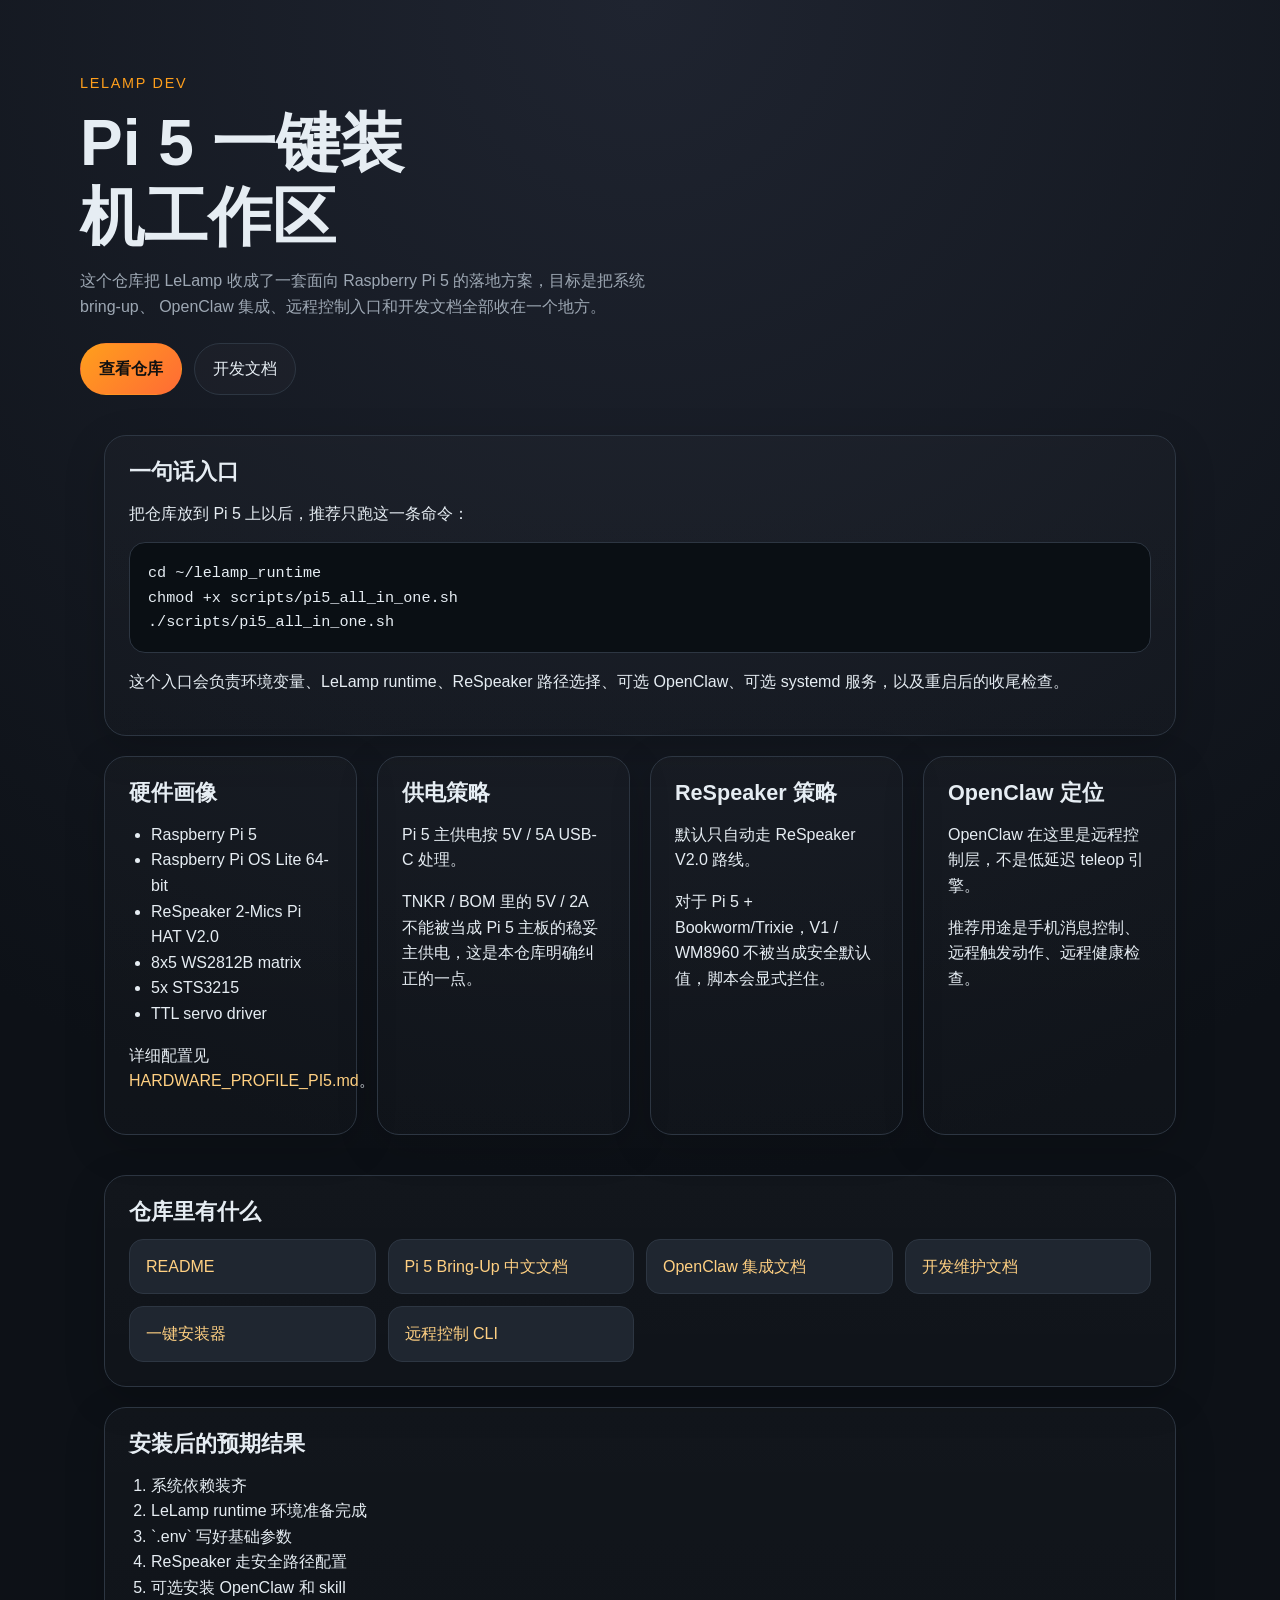
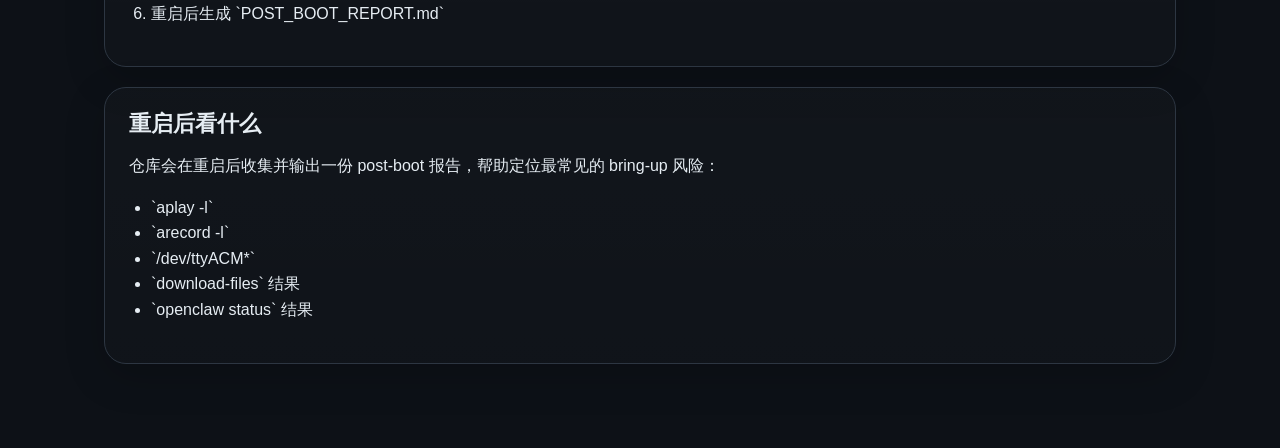
==== site/index.html @ 815934e7 "Add GitHub Pages and maintenance docs" ====
<!doctype html>
<html lang="zh-CN">
  <head>
    <meta charset="utf-8" />
    <meta name="viewport" content="width=device-width, initial-scale=1" />
    <title>LeLamp Dev | Pi 5 Bring-Up Workspace</title>
    <meta
      name="description"
      content="LeLamp Pi 5 + OpenClaw bring-up workspace with one-command installation, hardware profile, and development docs."
    />
    <link rel="stylesheet" href="./styles.css" />
  </head>
  <body>
    <header class="hero">
      <div class="hero__inner">
        <p class="eyebrow">LeLamp Dev</p>
        <h1>Pi 5 一键装机工作区</h1>
        <p class="lede">
          这个仓库把 LeLamp 收成了一套面向 Raspberry Pi 5 的落地方案，目标是把系统 bring-up、
          OpenClaw 集成、远程控制入口和开发文档全部收在一个地方。
        </p>
        <div class="hero__actions">
          <a class="button button--primary" href="https://github.com/wujiajunhahah/lelamp-dev">查看仓库</a>
          <a class="button" href="./developer.html">开发文档</a>
        </div>
      </div>
    </header>

    <main class="layout">
      <section class="card">
        <h2>一句话入口</h2>
        <p>把仓库放到 Pi 5 上以后，推荐只跑这一条命令：</p>
        <pre><code>cd ~/lelamp_runtime
chmod +x scripts/pi5_all_in_one.sh
./scripts/pi5_all_in_one.sh</code></pre>
        <p>
          这个入口会负责环境变量、LeLamp runtime、ReSpeaker 路径选择、可选 OpenClaw、可选
          systemd 服务，以及重启后的收尾检查。
        </p>
      </section>

      <section class="grid">
        <article class="card">
          <h2>硬件画像</h2>
          <ul>
            <li>Raspberry Pi 5</li>
            <li>Raspberry Pi OS Lite 64-bit</li>
            <li>ReSpeaker 2-Mics Pi HAT V2.0</li>
            <li>8x5 WS2812B matrix</li>
            <li>5x STS3215</li>
            <li>TTL servo driver</li>
          </ul>
          <p>
            详细配置见
            <a href="https://github.com/wujiajunhahah/lelamp-dev/blob/main/HARDWARE_PROFILE_PI5.md">HARDWARE_PROFILE_PI5.md</a>。
          </p>
        </article>

        <article class="card">
          <h2>供电策略</h2>
          <p>Pi 5 主供电按 5V / 5A USB-C 处理。</p>
          <p>
            TNKR / BOM 里的 5V / 2A 不能被当成 Pi 5 主板的稳妥主供电，这是本仓库明确纠正的一点。
          </p>
        </article>

        <article class="card">
          <h2>ReSpeaker 策略</h2>
          <p>默认只自动走 ReSpeaker V2.0 路线。</p>
          <p>
            对于 Pi 5 + Bookworm/Trixie，V1 / WM8960 不被当成安全默认值，脚本会显式拦住。
          </p>
        </article>

        <article class="card">
          <h2>OpenClaw 定位</h2>
          <p>OpenClaw 在这里是远程控制层，不是低延迟 teleop 引擎。</p>
          <p>推荐用途是手机消息控制、远程触发动作、远程健康检查。</p>
        </article>
      </section>

      <section class="card">
        <h2>仓库里有什么</h2>
        <div class="link-grid">
          <a href="https://github.com/wujiajunhahah/lelamp-dev/blob/main/README.md">README</a>
          <a href="https://github.com/wujiajunhahah/lelamp-dev/blob/main/LELAMP_PI5_BRINGUP_CN.md">Pi 5 Bring-Up 中文文档</a>
          <a href="https://github.com/wujiajunhahah/lelamp-dev/blob/main/OPENCLAW_LELAMP_PI5_CN.md">OpenClaw 集成文档</a>
          <a href="https://github.com/wujiajunhahah/lelamp-dev/blob/main/DEVELOPMENT_GUIDE_PI5.md">开发维护文档</a>
          <a href="https://github.com/wujiajunhahah/lelamp-dev/blob/main/lelamp_runtime/scripts/pi5_all_in_one.sh">一键安装器</a>
          <a href="https://github.com/wujiajunhahah/lelamp-dev/blob/main/lelamp_runtime/lelamp/remote_control.py">远程控制 CLI</a>
        </div>
      </section>

      <section class="card">
        <h2>安装后的预期结果</h2>
        <ol>
          <li>系统依赖装齐</li>
          <li>LeLamp runtime 环境准备完成</li>
          <li>`.env` 写好基础参数</li>
          <li>ReSpeaker 走安全路径配置</li>
          <li>可选安装 OpenClaw 和 skill</li>
          <li>重启后生成 `POST_BOOT_REPORT.md`</li>
        </ol>
      </section>

      <section class="card">
        <h2>重启后看什么</h2>
        <p>仓库会在重启后收集并输出一份 post-boot 报告，帮助定位最常见的 bring-up 风险：</p>
        <ul>
          <li>`aplay -l`</li>
          <li>`arecord -l`</li>
          <li>`/dev/ttyACM*`</li>
          <li>`download-files` 结果</li>
          <li>`openclaw status` 结果</li>
        </ul>
      </section>
    </main>
  </body>
  </html>
---- site/styles.css ----
:root {
  --bg: #0d1117;
  --panel: #161b22;
  --panel-2: #1f2630;
  --text: #e6edf3;
  --muted: #9da7b3;
  --line: #2d3642;
  --brand: #ff9f1c;
  --brand-2: #ffd082;
  --max: 1120px;
}

* {
  box-sizing: border-box;
}

html, body {
  margin: 0;
  padding: 0;
  background: radial-gradient(circle at top, #1f2430 0%, var(--bg) 55%);
  color: var(--text);
  font-family: "Segoe UI", "Helvetica Neue", Helvetica, Arial, sans-serif;
  line-height: 1.6;
}

a {
  color: var(--brand-2);
  text-decoration: none;
}

a:hover {
  text-decoration: underline;
}

.hero {
  padding: 72px 24px 40px;
}

.hero--compact {
  padding-bottom: 24px;
}

.hero__inner,
.layout {
  max-width: var(--max);
  margin: 0 auto;
}

.eyebrow {
  color: var(--brand);
  font-size: 0.9rem;
  letter-spacing: 0.12em;
  text-transform: uppercase;
  margin: 0 0 12px;
}

h1, h2 {
  line-height: 1.15;
  margin: 0 0 14px;
}

h1 {
  font-size: clamp(2.2rem, 5vw, 4.4rem);
  max-width: 10ch;
}

h2 {
  font-size: 1.35rem;
}

.lede {
  max-width: 64ch;
  color: var(--muted);
  margin: 0 0 24px;
}

.hero__actions {
  display: flex;
  flex-wrap: wrap;
  gap: 12px;
}

.button {
  display: inline-flex;
  align-items: center;
  justify-content: center;
  padding: 12px 18px;
  border: 1px solid var(--line);
  border-radius: 999px;
  background: rgba(255,255,255,0.02);
  color: var(--text);
}

.button--primary {
  background: linear-gradient(135deg, var(--brand), #ff6b35);
  color: #111;
  border-color: transparent;
  font-weight: 700;
}

.layout {
  padding: 0 24px 64px;
}

.card {
  background: linear-gradient(180deg, rgba(255,255,255,0.02), rgba(255,255,255,0.01));
  border: 1px solid var(--line);
  border-radius: 22px;
  padding: 24px;
  margin-bottom: 20px;
  box-shadow: 0 12px 40px rgba(0,0,0,0.18);
}

.grid {
  display: grid;
  grid-template-columns: repeat(auto-fit, minmax(240px, 1fr));
  gap: 20px;
  margin-bottom: 20px;
}

.link-grid {
  display: grid;
  grid-template-columns: repeat(auto-fit, minmax(220px, 1fr));
  gap: 12px;
}

.link-grid a {
  display: block;
  padding: 14px 16px;
  border-radius: 14px;
  border: 1px solid var(--line);
  background: var(--panel-2);
}

pre {
  padding: 18px;
  overflow-x: auto;
  border-radius: 16px;
  background: #0a0f14;
  border: 1px solid var(--line);
}

code {
  font-family: "SFMono-Regular", Consolas, Monaco, monospace;
  font-size: 0.95rem;
}

ul, ol {
  padding-left: 22px;
}

@media (max-width: 720px) {
  .hero {
    padding-top: 48px;
  }

  .card {
    padding: 20px;
  }
}
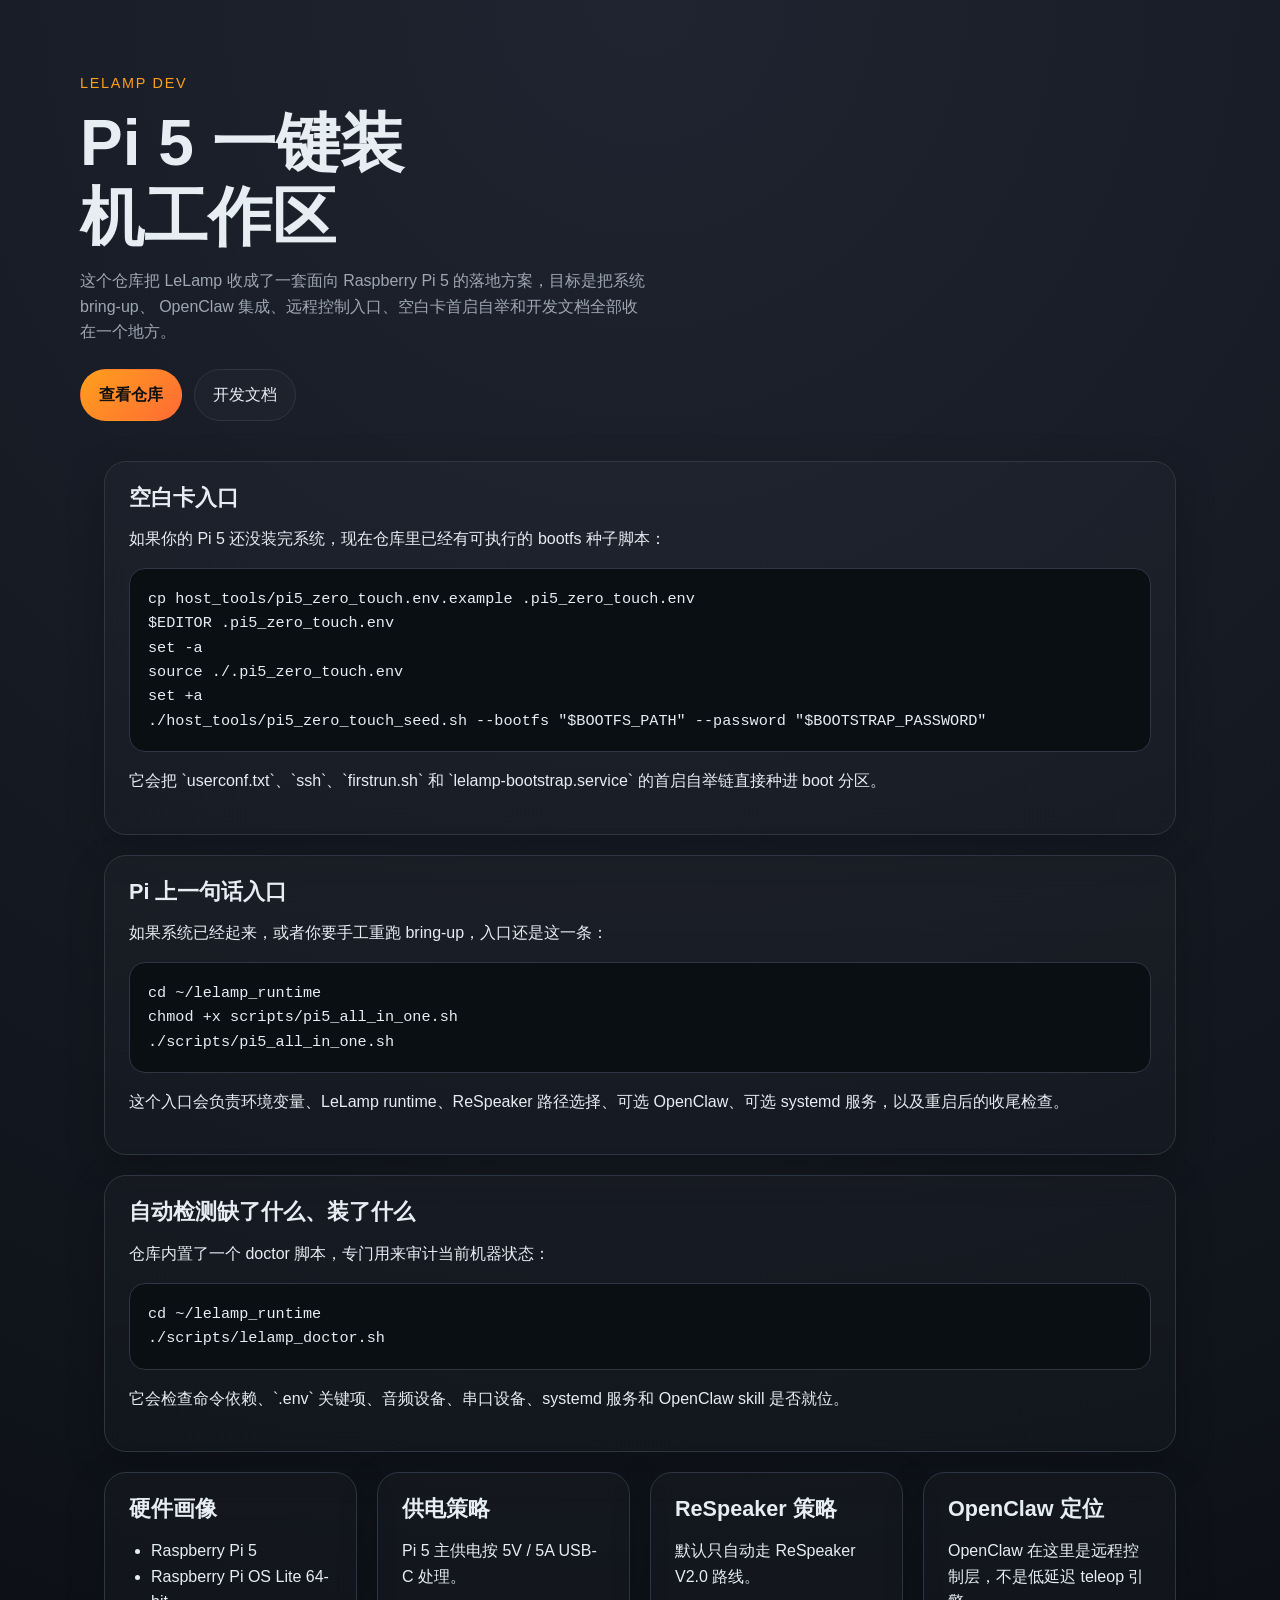
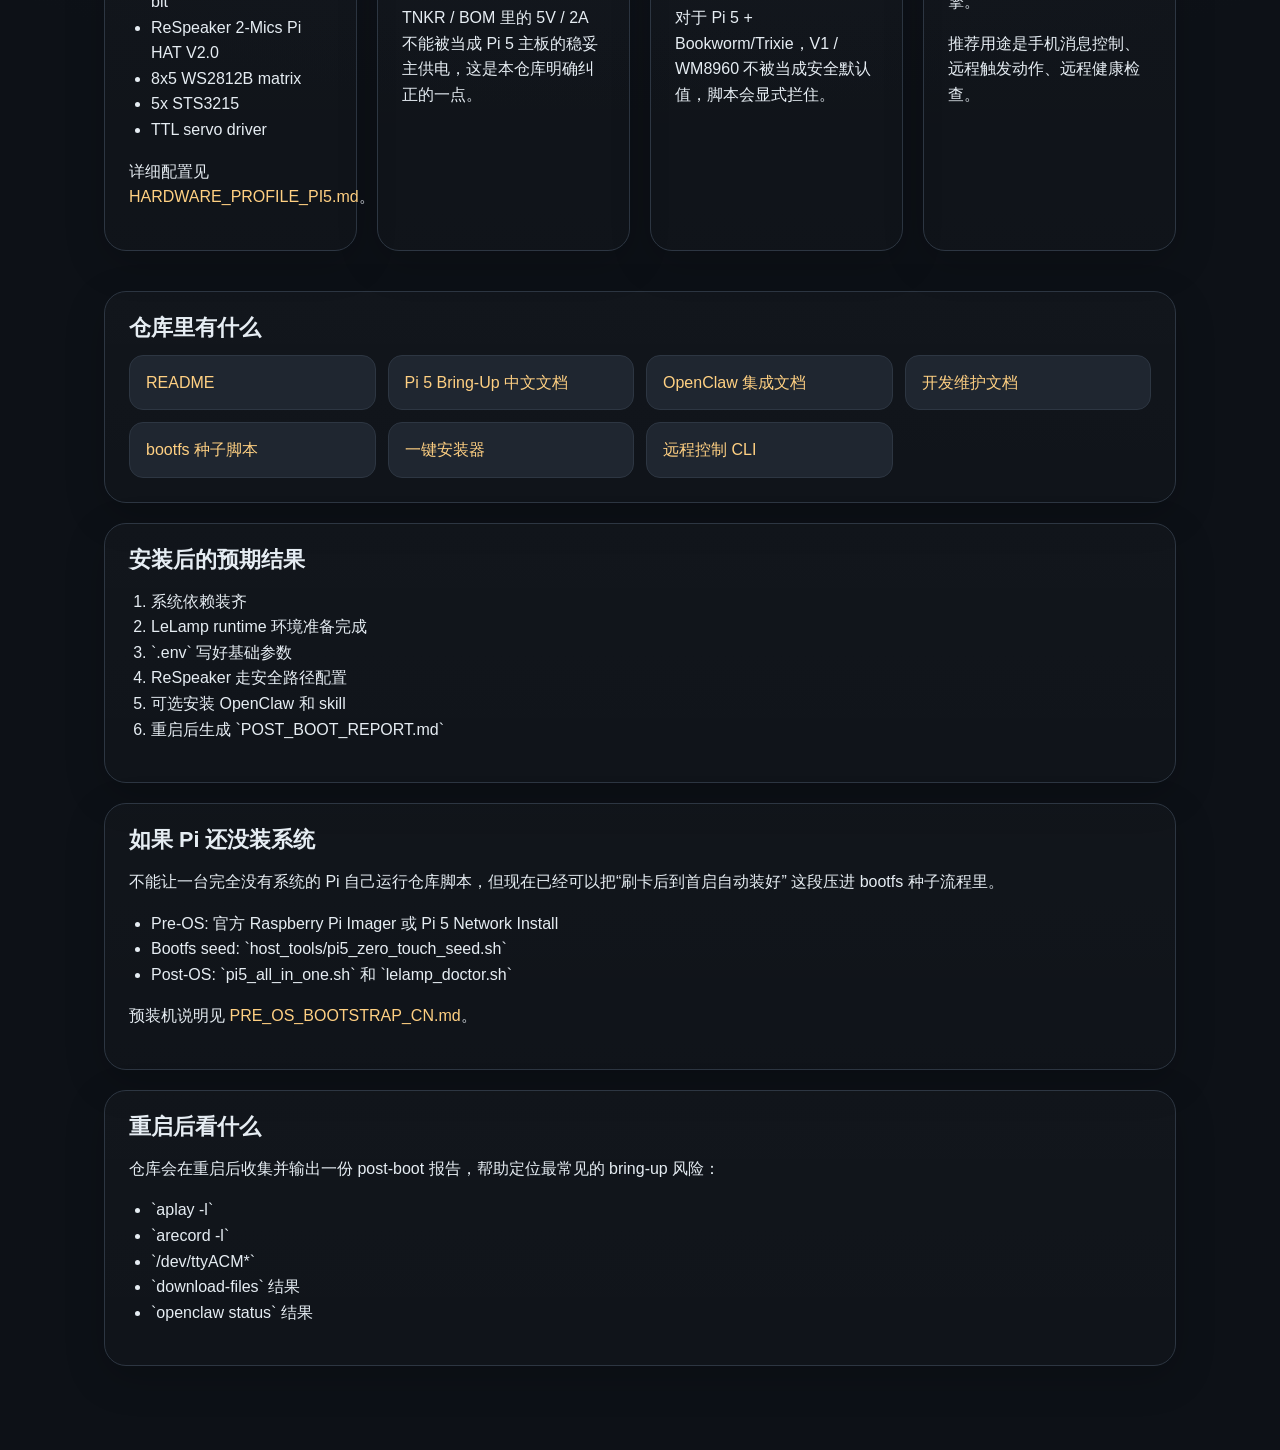
==== commit a8af0b5d: "Add zero-touch Pi 5 bootstrap workflow" ====
--- a/site/index.html
+++ b/site/index.html
@@ -17,7 +17,7 @@
         <h1>Pi 5 一键装机工作区</h1>
         <p class="lede">
           这个仓库把 LeLamp 收成了一套面向 Raspberry Pi 5 的落地方案，目标是把系统 bring-up、
-          OpenClaw 集成、远程控制入口和开发文档全部收在一个地方。
+          OpenClaw 集成、远程控制入口、空白卡首启自举和开发文档全部收在一个地方。
         </p>
         <div class="hero__actions">
           <a class="button button--primary" href="https://github.com/wujiajunhahah/lelamp-dev">查看仓库</a>
@@ -28,14 +28,39 @@
 
     <main class="layout">
       <section class="card">
-        <h2>一句话入口</h2>
-        <p>把仓库放到 Pi 5 上以后，推荐只跑这一条命令：</p>
+        <h2>空白卡入口</h2>
+        <p>如果你的 Pi 5 还没装完系统，现在仓库里已经有可执行的 bootfs 种子脚本：</p>
+        <pre><code>cp host_tools/pi5_zero_touch.env.example .pi5_zero_touch.env
+$EDITOR .pi5_zero_touch.env
+set -a
+source ./.pi5_zero_touch.env
+set +a
+./host_tools/pi5_zero_touch_seed.sh --bootfs "$BOOTFS_PATH" --password "$BOOTSTRAP_PASSWORD"</code></pre>
+        <p>
+          它会把 `userconf.txt`、`ssh`、`firstrun.sh` 和 `lelamp-bootstrap.service`
+          的首启自举链直接种进 boot 分区。
+        </p>
+      </section>
+
+      <section class="card">
+        <h2>Pi 上一句话入口</h2>
+        <p>如果系统已经起来，或者你要手工重跑 bring-up，入口还是这一条：</p>
         <pre><code>cd ~/lelamp_runtime
 chmod +x scripts/pi5_all_in_one.sh
 ./scripts/pi5_all_in_one.sh</code></pre>
         <p>
           这个入口会负责环境变量、LeLamp runtime、ReSpeaker 路径选择、可选 OpenClaw、可选
           systemd 服务，以及重启后的收尾检查。
+        </p>
+      </section>
+
+      <section class="card">
+        <h2>自动检测缺了什么、装了什么</h2>
+        <p>仓库内置了一个 doctor 脚本，专门用来审计当前机器状态：</p>
+        <pre><code>cd ~/lelamp_runtime
+./scripts/lelamp_doctor.sh</code></pre>
+        <p>
+          它会检查命令依赖、`.env` 关键项、音频设备、串口设备、systemd 服务和 OpenClaw skill 是否就位。
         </p>
       </section>
 
@@ -86,6 +111,7 @@
           <a href="https://github.com/wujiajunhahah/lelamp-dev/blob/main/LELAMP_PI5_BRINGUP_CN.md">Pi 5 Bring-Up 中文文档</a>
           <a href="https://github.com/wujiajunhahah/lelamp-dev/blob/main/OPENCLAW_LELAMP_PI5_CN.md">OpenClaw 集成文档</a>
           <a href="https://github.com/wujiajunhahah/lelamp-dev/blob/main/DEVELOPMENT_GUIDE_PI5.md">开发维护文档</a>
+          <a href="https://github.com/wujiajunhahah/lelamp-dev/blob/main/host_tools/pi5_zero_touch_seed.sh">bootfs 种子脚本</a>
           <a href="https://github.com/wujiajunhahah/lelamp-dev/blob/main/lelamp_runtime/scripts/pi5_all_in_one.sh">一键安装器</a>
           <a href="https://github.com/wujiajunhahah/lelamp-dev/blob/main/lelamp_runtime/lelamp/remote_control.py">远程控制 CLI</a>
         </div>
@@ -104,6 +130,23 @@
       </section>
 
       <section class="card">
+        <h2>如果 Pi 还没装系统</h2>
+        <p>
+          不能让一台完全没有系统的 Pi 自己运行仓库脚本，但现在已经可以把“刷卡后到首启自动装好”
+          这段压进 bootfs 种子流程里。
+        </p>
+        <ul>
+          <li>Pre-OS: 官方 Raspberry Pi Imager 或 Pi 5 Network Install</li>
+          <li>Bootfs seed: `host_tools/pi5_zero_touch_seed.sh`</li>
+          <li>Post-OS: `pi5_all_in_one.sh` 和 `lelamp_doctor.sh`</li>
+        </ul>
+        <p>
+          预装机说明见
+          <a href="https://github.com/wujiajunhahah/lelamp-dev/blob/main/PRE_OS_BOOTSTRAP_CN.md">PRE_OS_BOOTSTRAP_CN.md</a>。
+        </p>
+      </section>
+
+      <section class="card">
         <h2>重启后看什么</h2>
         <p>仓库会在重启后收集并输出一份 post-boot 报告，帮助定位最常见的 bring-up 风险：</p>
         <ul>
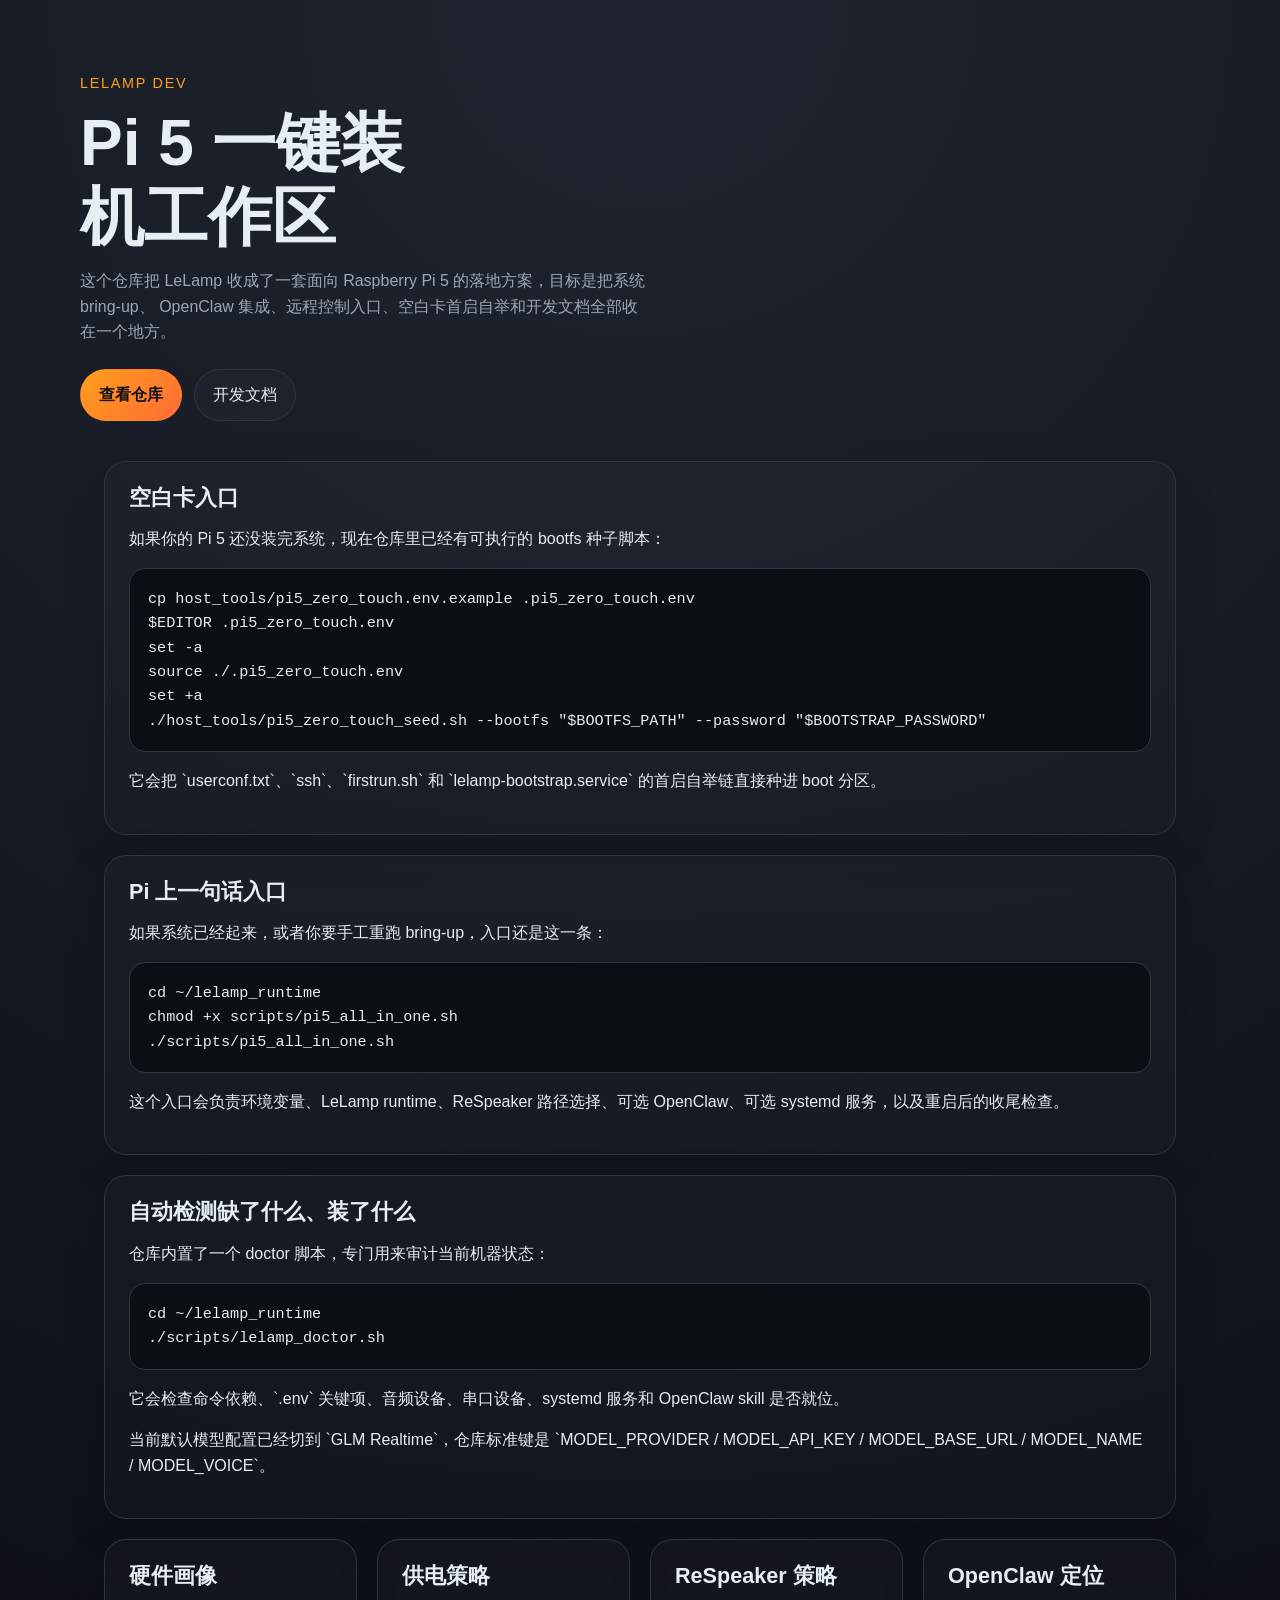
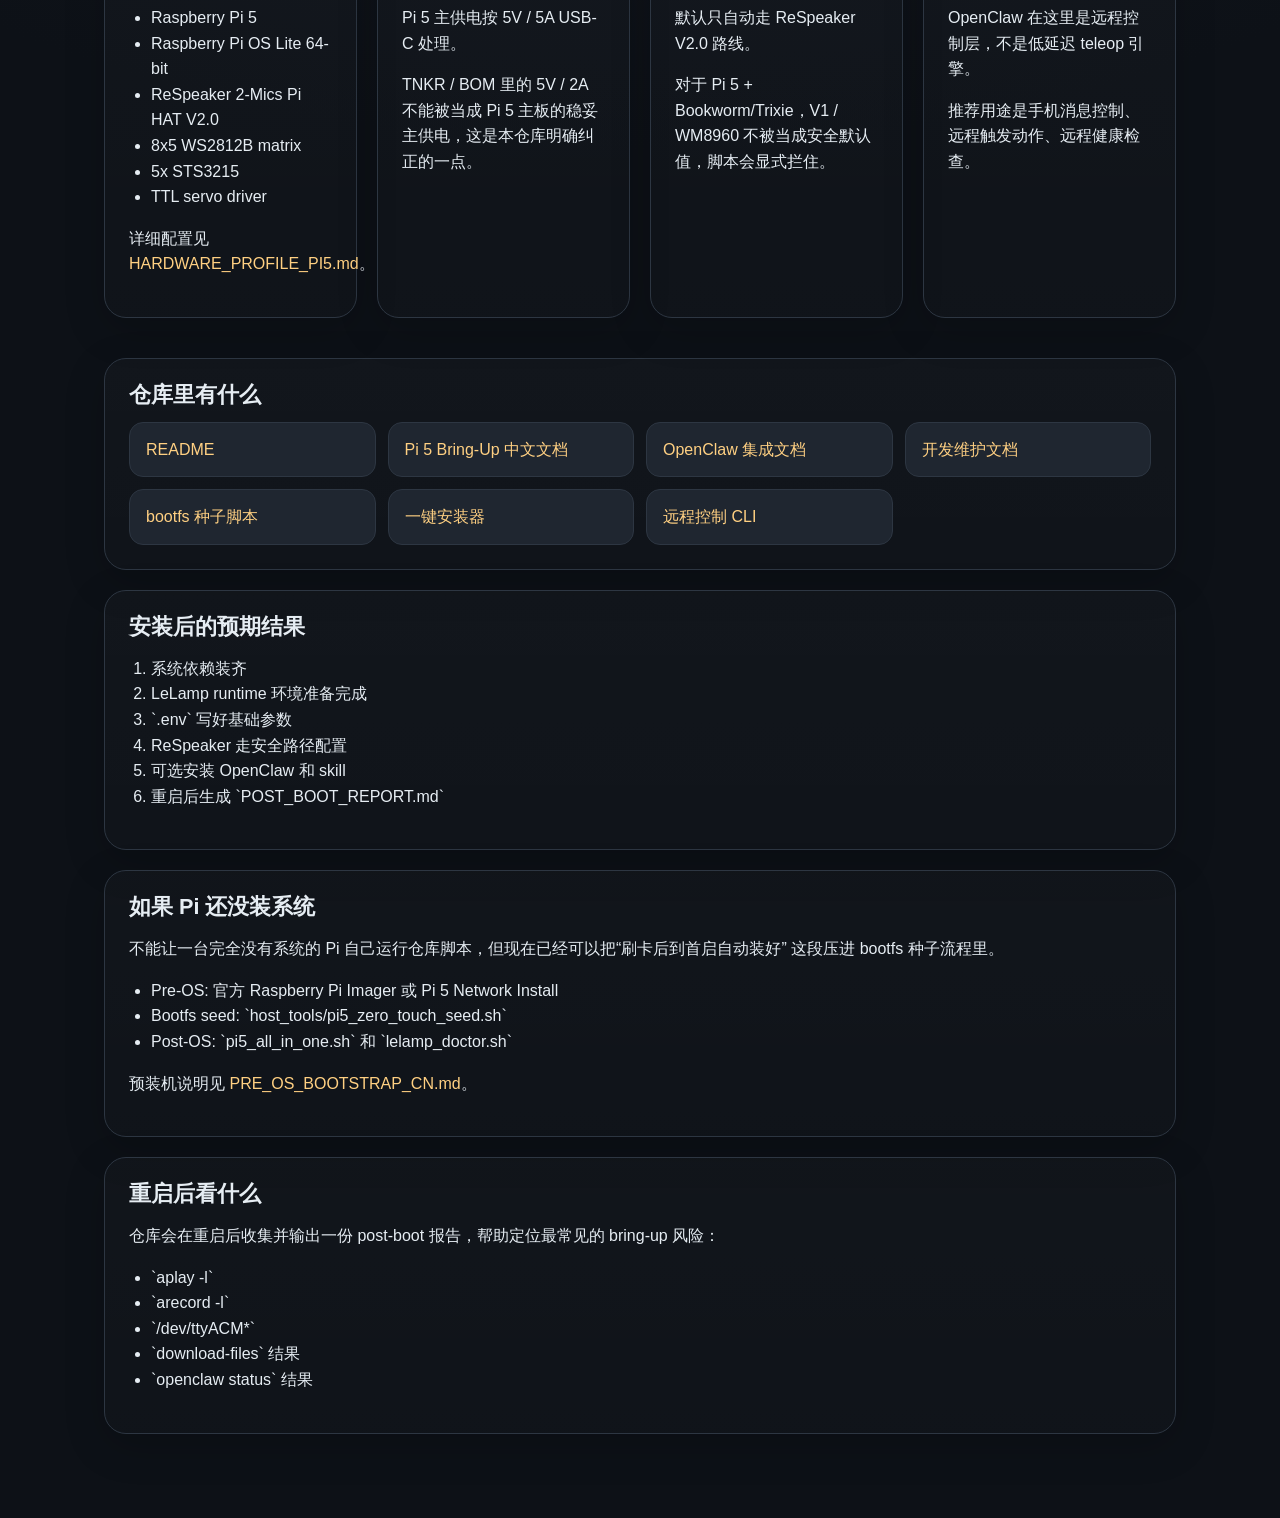
==== commit 1f3928d2: "Add GLM-ready runtime model config" ====
--- a/site/index.html
+++ b/site/index.html
@@ -61,6 +61,9 @@
 ./scripts/lelamp_doctor.sh</code></pre>
         <p>
           它会检查命令依赖、`.env` 关键项、音频设备、串口设备、systemd 服务和 OpenClaw skill 是否就位。
+        </p>
+        <p>
+          当前默认模型配置已经切到 `GLM Realtime`，仓库标准键是 `MODEL_PROVIDER / MODEL_API_KEY / MODEL_BASE_URL / MODEL_NAME / MODEL_VOICE`。
         </p>
       </section>
 
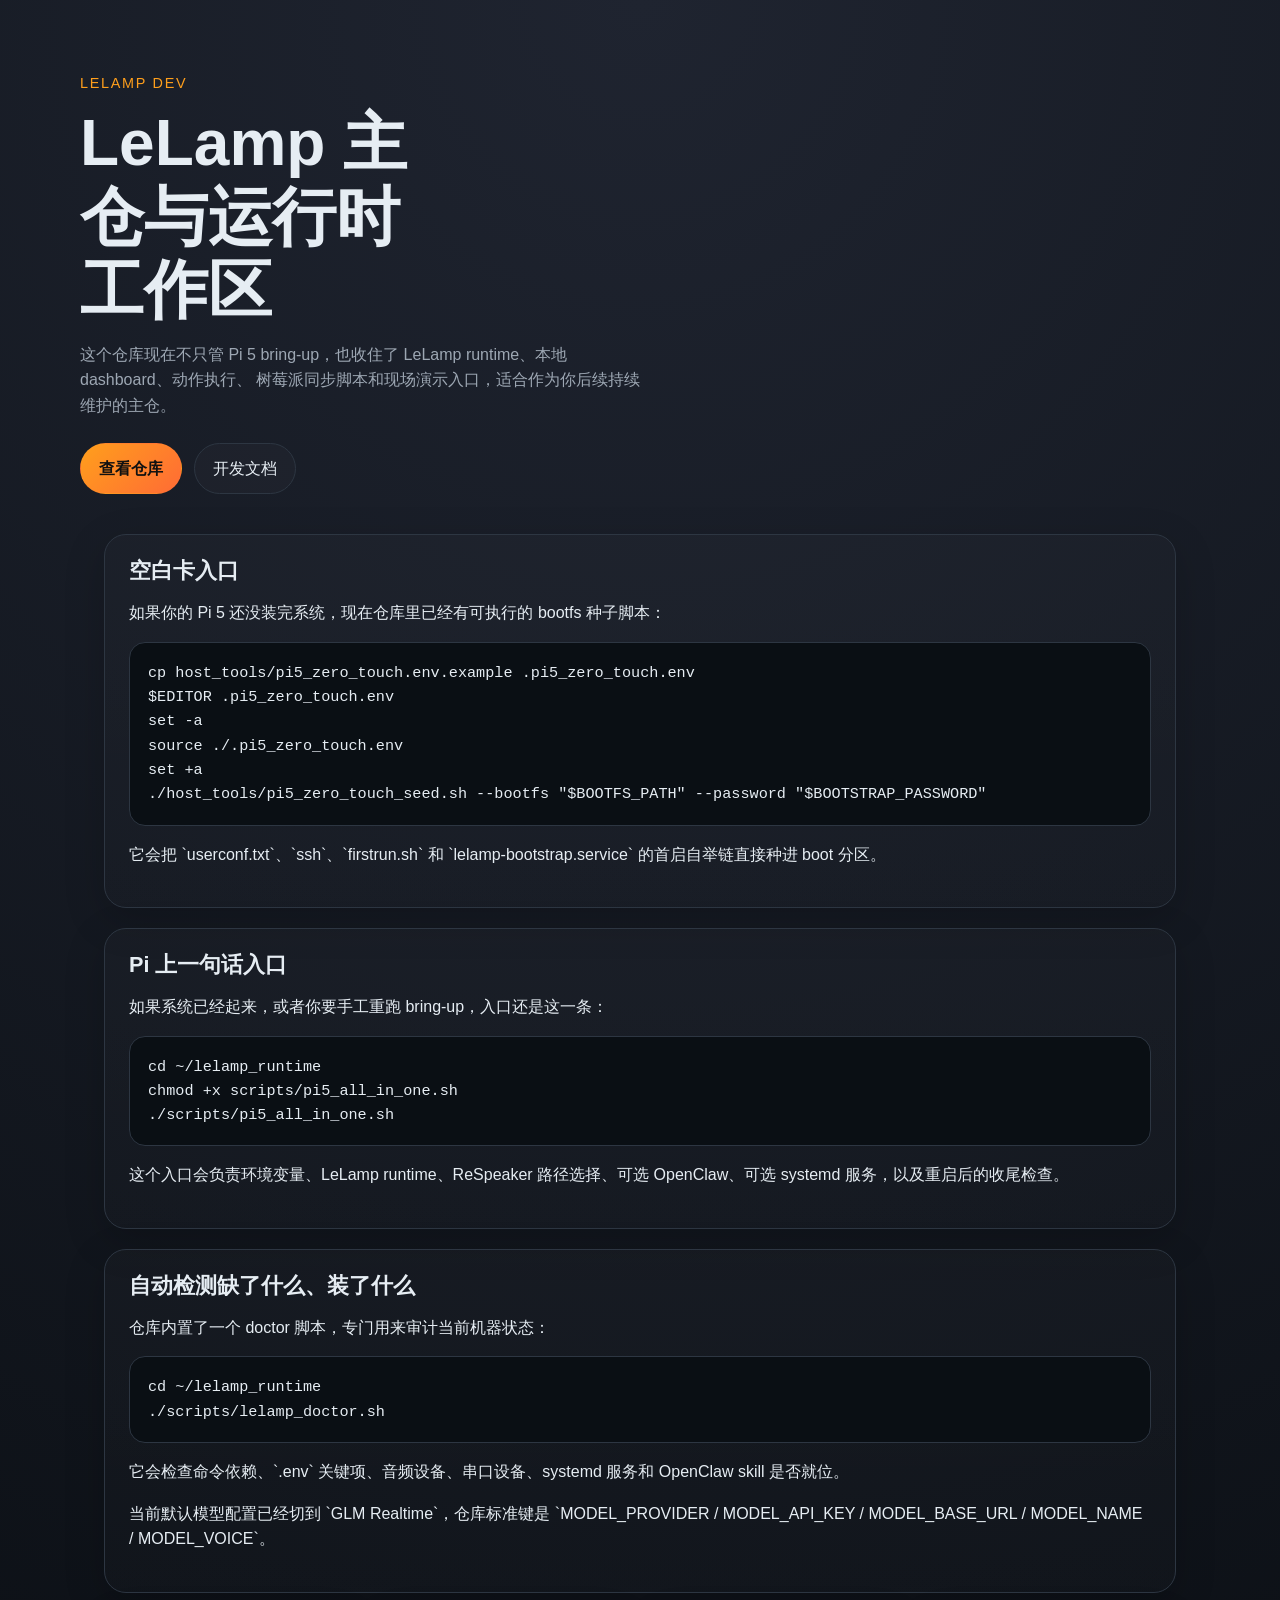
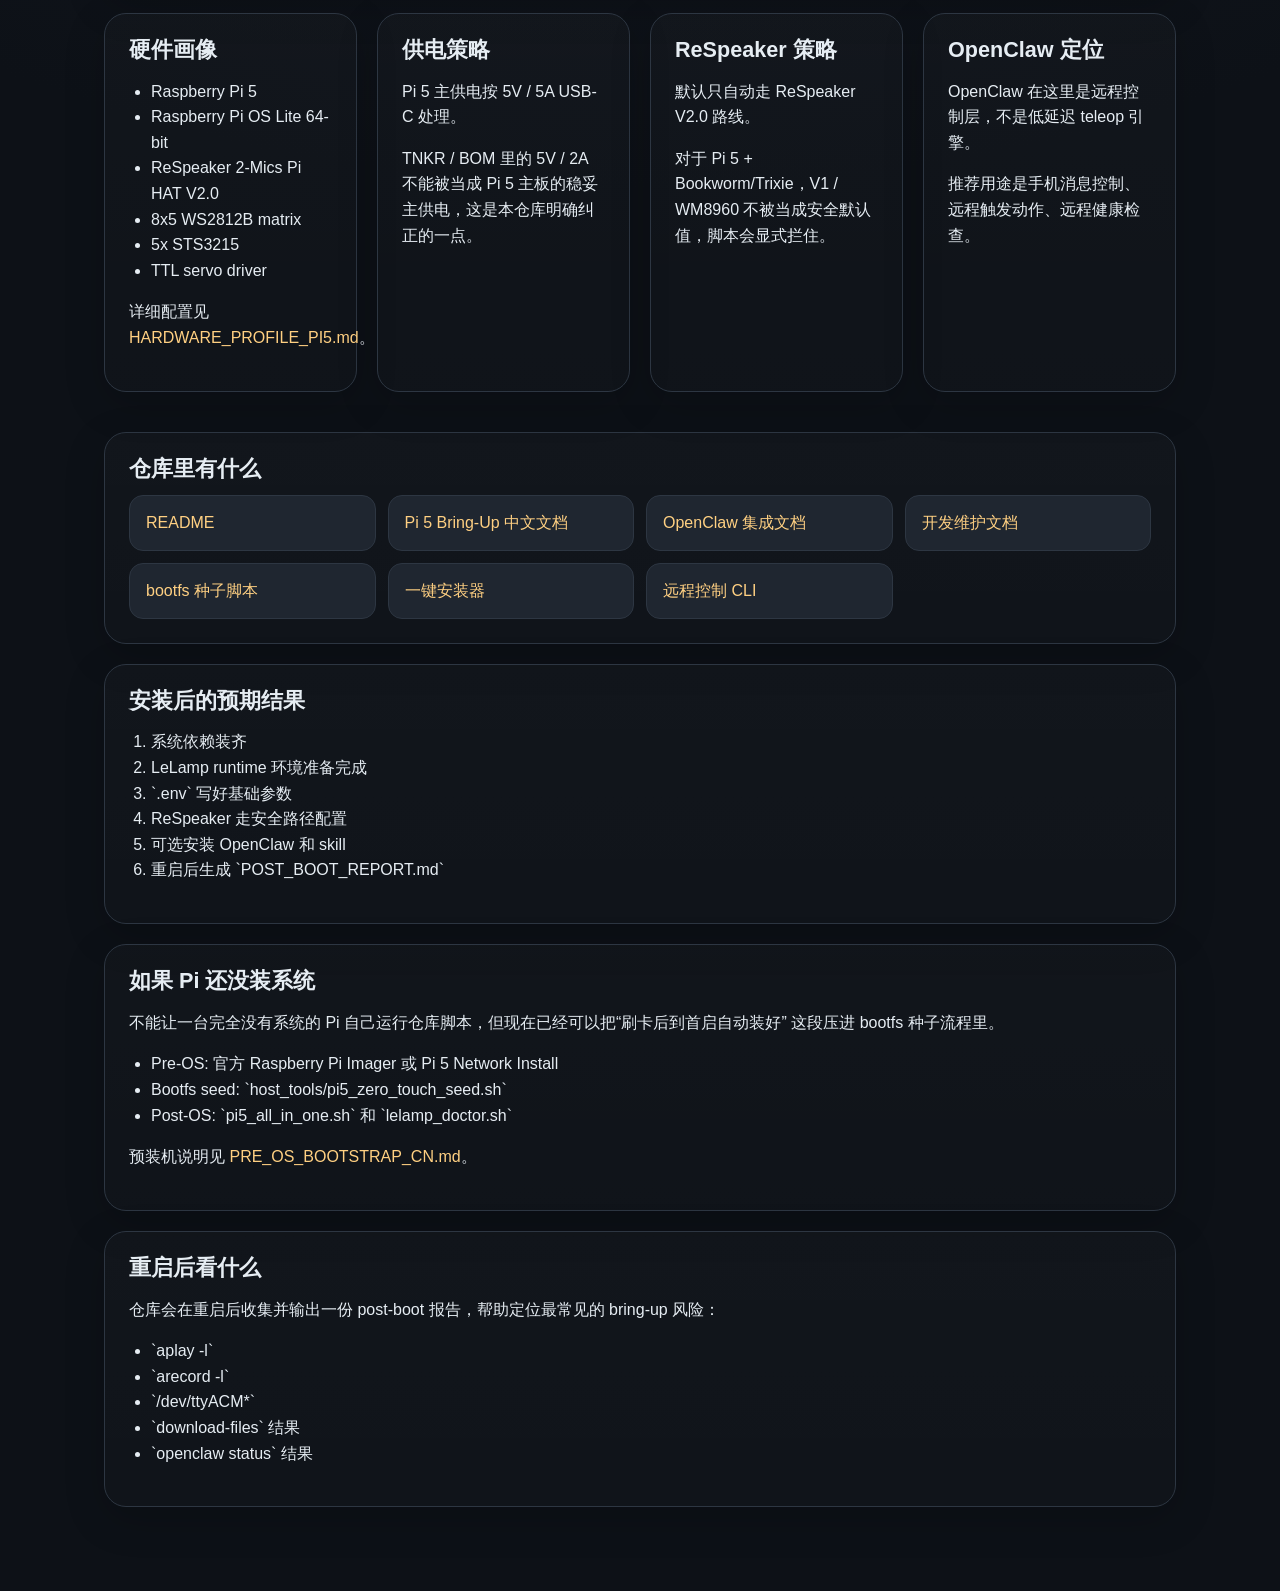
==== commit 8a92cd6b: "docs: reposition repo homepage and about" ====
--- a/site/index.html
+++ b/site/index.html
@@ -3,10 +3,10 @@
   <head>
     <meta charset="utf-8" />
     <meta name="viewport" content="width=device-width, initial-scale=1" />
-    <title>LeLamp Dev | Pi 5 Bring-Up Workspace</title>
+    <title>LeLamp Dev | Runtime, Dashboard & Pi Workspace</title>
     <meta
       name="description"
-      content="LeLamp Pi 5 + OpenClaw bring-up workspace with one-command installation, hardware profile, and development docs."
+      content="LeLamp main workspace for Pi bring-up, runtime control, local dashboard, motion profiles, and Raspberry Pi sync workflows."
     />
     <link rel="stylesheet" href="./styles.css" />
   </head>
@@ -14,10 +14,10 @@
     <header class="hero">
       <div class="hero__inner">
         <p class="eyebrow">LeLamp Dev</p>
-        <h1>Pi 5 一键装机工作区</h1>
+        <h1>LeLamp 主仓与运行时工作区</h1>
         <p class="lede">
-          这个仓库把 LeLamp 收成了一套面向 Raspberry Pi 5 的落地方案，目标是把系统 bring-up、
-          OpenClaw 集成、远程控制入口、空白卡首启自举和开发文档全部收在一个地方。
+          这个仓库现在不只管 Pi 5 bring-up，也收住了 LeLamp runtime、本地 dashboard、动作执行、
+          树莓派同步脚本和现场演示入口，适合作为你后续持续维护的主仓。
         </p>
         <div class="hero__actions">
           <a class="button button--primary" href="https://github.com/wujiajunhahah/lelamp-dev">查看仓库</a>
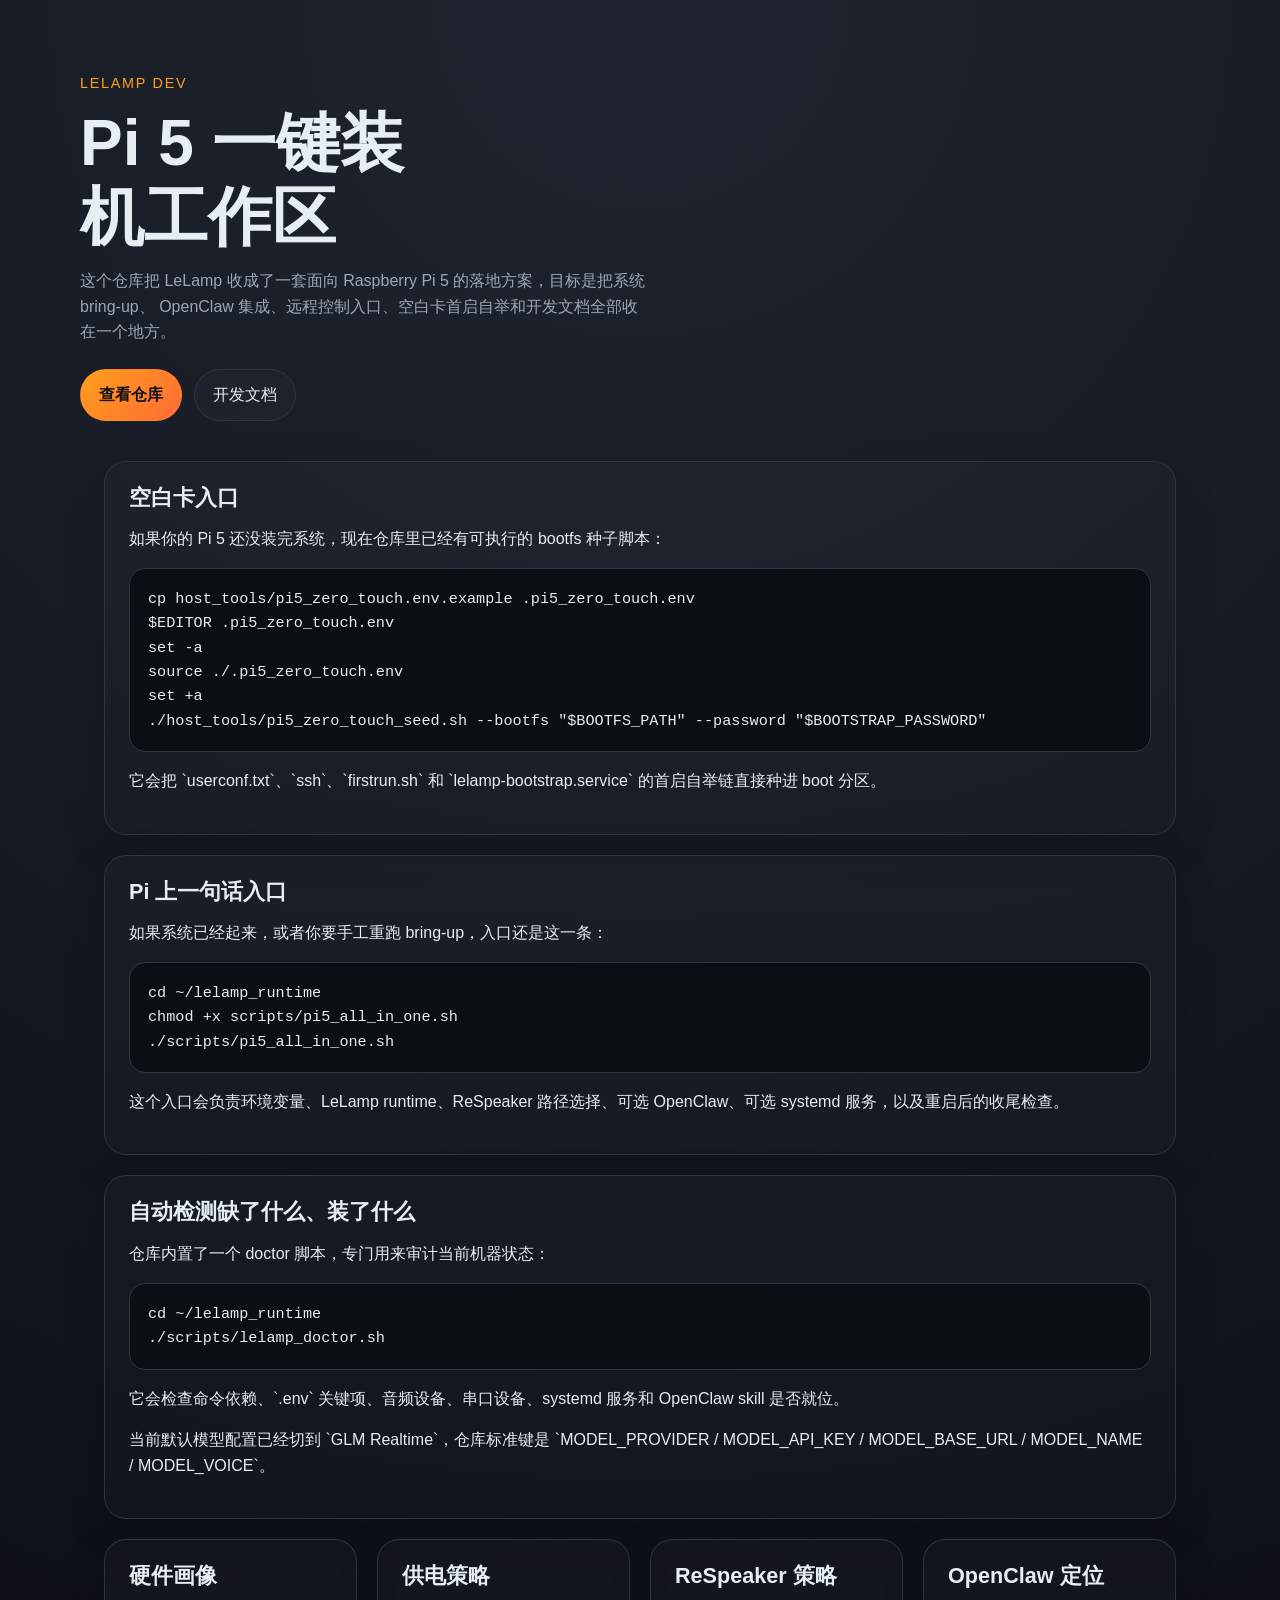
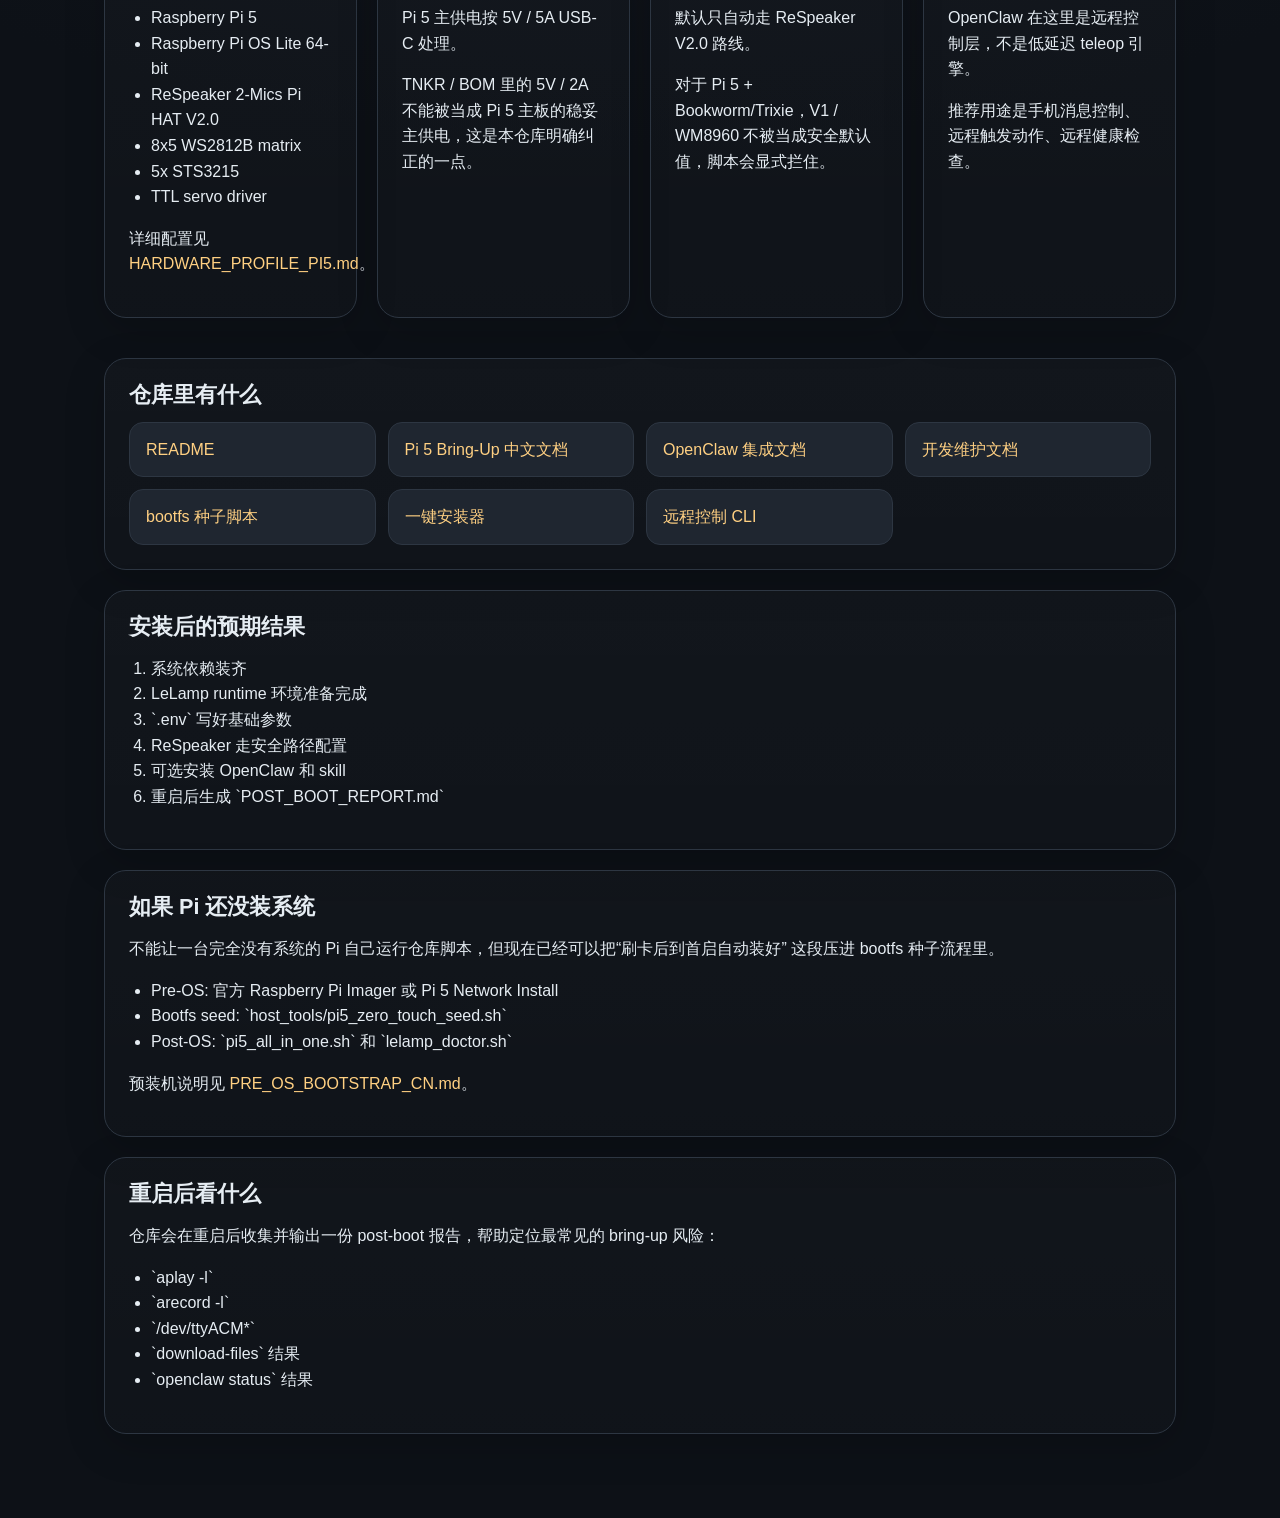
==== commit da33c06d: "feat: add Pi 5 bring-up workspace and runtime submodule" ====
--- a/site/index.html
+++ b/site/index.html
@@ -3,10 +3,10 @@
   <head>
     <meta charset="utf-8" />
     <meta name="viewport" content="width=device-width, initial-scale=1" />
-    <title>LeLamp Dev | Runtime, Dashboard & Pi Workspace</title>
+    <title>LeLamp Dev | Pi 5 Bring-Up Workspace</title>
     <meta
       name="description"
-      content="LeLamp main workspace for Pi bring-up, runtime control, local dashboard, motion profiles, and Raspberry Pi sync workflows."
+      content="LeLamp Pi 5 + OpenClaw bring-up workspace with one-command installation, hardware profile, and development docs."
     />
     <link rel="stylesheet" href="./styles.css" />
   </head>
@@ -14,10 +14,10 @@
     <header class="hero">
       <div class="hero__inner">
         <p class="eyebrow">LeLamp Dev</p>
-        <h1>LeLamp 主仓与运行时工作区</h1>
+        <h1>Pi 5 一键装机工作区</h1>
         <p class="lede">
-          这个仓库现在不只管 Pi 5 bring-up，也收住了 LeLamp runtime、本地 dashboard、动作执行、
-          树莓派同步脚本和现场演示入口，适合作为你后续持续维护的主仓。
+          这个仓库把 LeLamp 收成了一套面向 Raspberry Pi 5 的落地方案，目标是把系统 bring-up、
+          OpenClaw 集成、远程控制入口、空白卡首启自举和开发文档全部收在一个地方。
         </p>
         <div class="hero__actions">
           <a class="button button--primary" href="https://github.com/wujiajunhahah/lelamp-dev">查看仓库</a>
